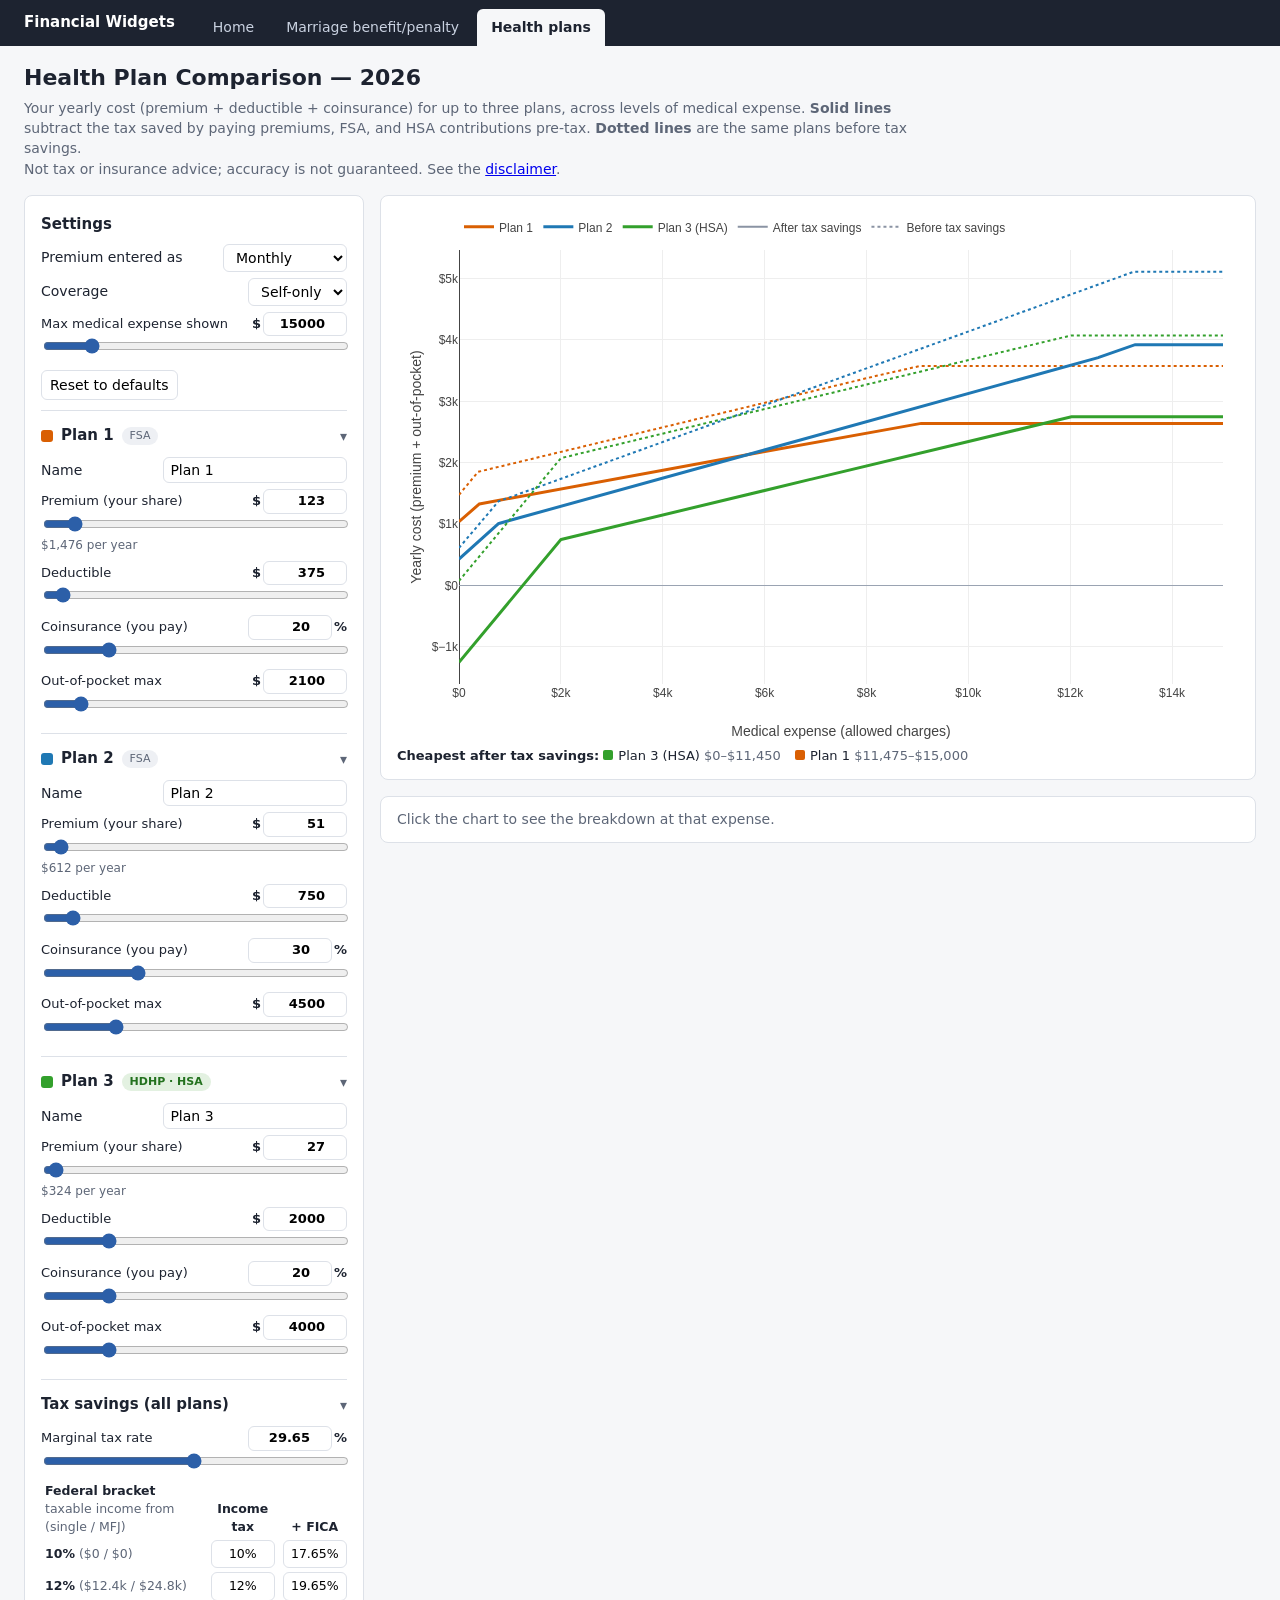
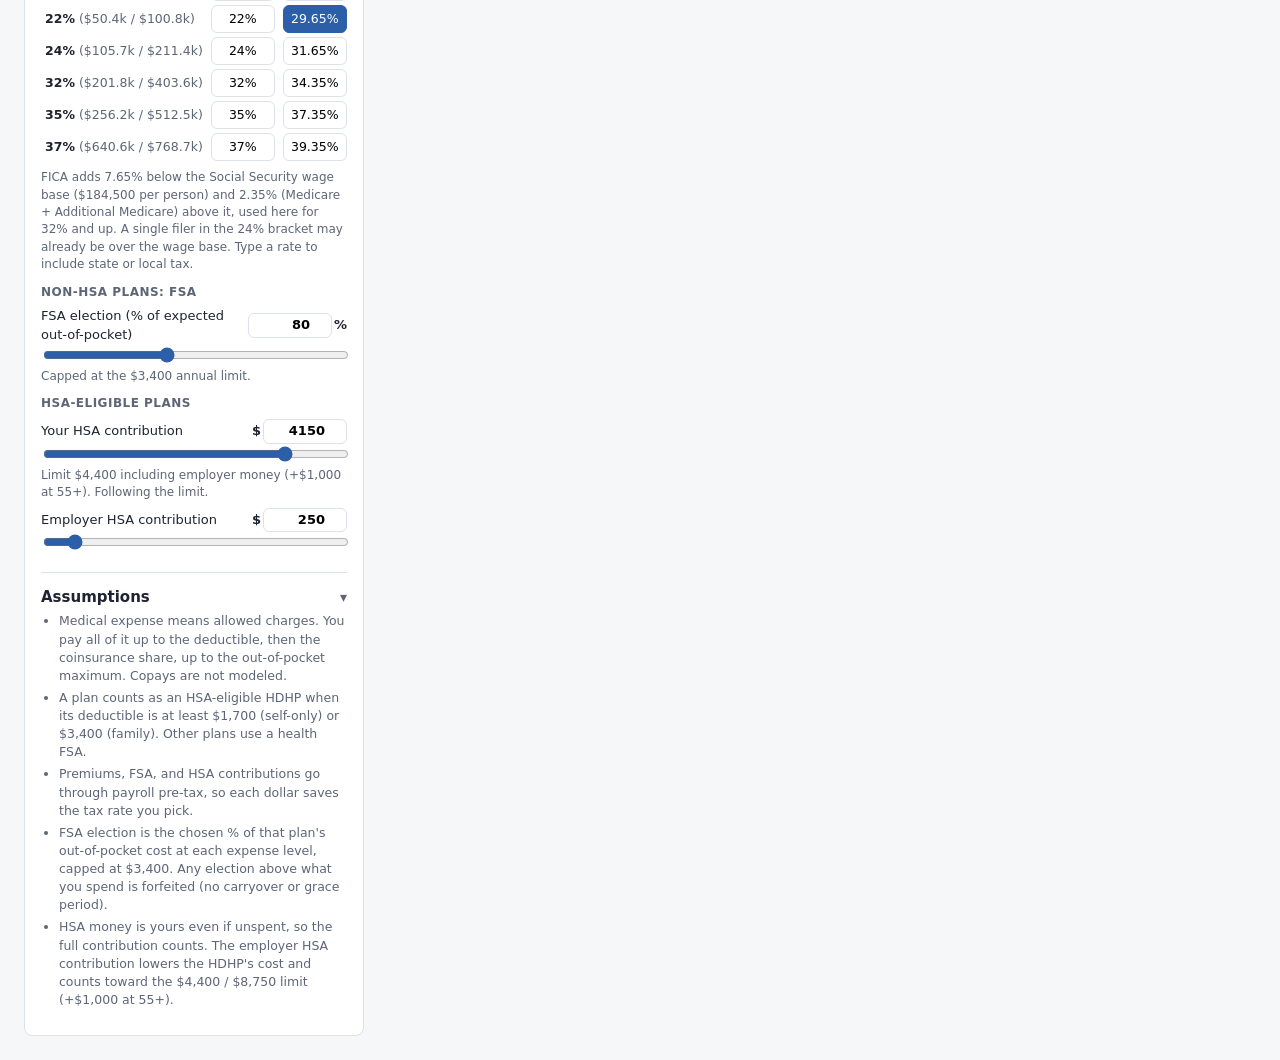
==== health/index.html @ 70713b3e "Add health plan comparison tab Compares yearly cost of up to three plans across medical expense leve" ====
<!doctype html>
<html lang="en">
<head>
  <meta charset="utf-8" />
  <meta name="viewport" content="width=device-width, initial-scale=1" />
  <title>Health Plan Comparison 2026</title>
  <link rel="stylesheet" href="../site.css" />
  <link rel="stylesheet" href="../marriage/style.css" />
  <link rel="stylesheet" href="style.css" />
  <script src="https://cdn.plot.ly/plotly-2.35.2.min.js" charset="utf-8"></script>
</head>
<body>
  <header class="topbar">
    <span class="brand">Financial Widgets</span>
    <nav>
      <a href="../">Home</a>
      <a href="../marriage/">Marriage benefit/penalty</a>
      <a href="./" aria-current="page">Health plans</a>
    </nav>
  </header>

  <header>
    <h1>Health Plan Comparison — 2026</h1>
    <p class="sub">
      Your yearly cost (premium + deductible + coinsurance) for up to three plans, across levels of medical
      expense. <b>Solid lines</b> subtract the tax saved by paying premiums, FSA, and HSA contributions pre-tax.
      <b>Dotted lines</b> are the same plans before tax savings.
    </p>
    <p class="sub">Not tax or insurance advice; accuracy is not guaranteed. See the <a href="../">disclaimer</a>.</p>
  </header>

  <main>
    <aside id="controls">
      <section id="settings">
        <h2>Settings</h2>
        <label class="row">Premium entered as
          <select id="premiumMode">
            <option value="monthly">Monthly</option>
            <option value="annual">Annual total</option>
          </select>
        </label>
        <label class="row">Coverage
          <select id="coverage">
            <option value="self">Self-only</option>
            <option value="family">Family</option>
          </select>
        </label>
        <div id="rangeFields"></div>
        <button id="reset" type="button">Reset to defaults</button>
      </section>
      <div id="plans"></div>
      <details class="panel" id="taxPanel" open>
        <summary><h2>Tax savings (all plans)</h2></summary>
        <div id="taxFields"></div>
        <table class="brackets">
          <thead>
            <tr><th>Federal bracket<br><span class="muted">taxable income from (single / MFJ)</span></th><th>Income tax</th><th>+ FICA</th></tr>
          </thead>
          <tbody id="bracketRows"></tbody>
        </table>
        <p class="note">FICA adds 7.65% below the Social Security wage base ($184,500 per person) and 2.35%
          (Medicare + Additional Medicare) above it, used here for 32% and up. A single filer in the 24% bracket
          may already be over the wage base. Type a rate to include state or local tax.</p>
        <h3>Non-HSA plans: FSA</h3>
        <div id="fsaFields"></div>
        <h3>HSA-eligible plans</h3>
        <div id="hsaFields"></div>
      </details>
      <details class="panel notes" open>
        <summary><h2>Assumptions</h2></summary>
        <ul>
          <li>Medical expense means allowed charges. You pay all of it up to the deductible, then the
            coinsurance share, up to the out-of-pocket maximum. Copays are not modeled.</li>
          <li>A plan counts as an HSA-eligible HDHP when its deductible is at least $1,700 (self-only) or
            $3,400 (family). Other plans use a health FSA.</li>
          <li>Premiums, FSA, and HSA contributions go through payroll pre-tax, so each dollar saves the tax
            rate you pick.</li>
          <li>FSA election is the chosen % of that plan's out-of-pocket cost at each expense level, capped at
            $3,400. Any election above what you spend is forfeited (no carryover or grace period).</li>
          <li>HSA money is yours even if unspent, so the full contribution counts. The employer HSA
            contribution lowers the HDHP's cost and counts toward the $4,400 / $8,750 limit (+$1,000 at
            55+).</li>
        </ul>
      </details>
    </aside>

    <section id="viz">
      <div id="chartWrap">
        <div id="chart"></div>
        <p id="winners" class="winners"></p>
      </div>
      <div id="detail" class="detail"><p class="hint">Click the chart to see the breakdown at that expense.</p></div>
    </section>
  </main>

  <div id="tapcard" class="tapcard" hidden>
    <button id="tapcard-close" type="button" aria-label="Close">×</button>
    <div class="body"></div>
    <a href="#detail">Full breakdown ↓</a>
  </div>

  <script src="../marriage/tax.js"></script>
  <script src="calc.js"></script>
  <script src="app.js"></script>
</body>
</html>
---- site.css ----
/* Shared top bar with tabs, used by every page. */
.topbar {
  display: flex;
  align-items: flex-end;
  gap: 24px;
  padding: 0 24px;
  background: #1d2330;
  color: #fff;
  font: 14px/1.45 system-ui, -apple-system, "Segoe UI", Roboto, sans-serif;
  overflow-x: auto;
}
.topbar .brand {
  font-weight: 700;
  font-size: 15px;
  padding: 12px 0;
  white-space: nowrap;
}
.topbar nav { display: flex; gap: 4px; }
.topbar nav a {
  color: #c9d1e0;
  text-decoration: none;
  padding: 8px 14px;
  border-radius: 6px 6px 0 0;
  white-space: nowrap;
}
.topbar nav a:hover { color: #fff; background: rgba(255, 255, 255, 0.08); }
.topbar nav a[aria-current="page"] { color: #1d2330; background: #f6f7f9; font-weight: 600; }

@media (max-width: 600px) {
  .topbar { padding: 0 8px; gap: 8px; }
  .topbar .brand { display: none; }
  .topbar nav a { padding: 8px 10px; }
}
---- marriage/style.css ----
:root {
  --bg: #f6f7f9;
  --panel: #ffffff;
  --text: #1d2330;
  --muted: #5d6677;
  --border: #dde1e8;
  --accent: #2c5fa8;
  --pos: #2166ac;
  --neg: #b2182b;
}

* { box-sizing: border-box; }

body {
  margin: 0;
  font: 14px/1.45 system-ui, -apple-system, "Segoe UI", Roboto, sans-serif;
  background: var(--bg);
  color: var(--text);
}

header { padding: 16px 24px 8px; }
h1 { margin: 0 0 4px; font-size: 22px; }
.sub { margin: 0; color: var(--muted); max-width: 900px; }
.pos { color: var(--pos); font-weight: 600; }
.neg { color: var(--neg); font-weight: 600; }

main {
  display: grid;
  grid-template-columns: 340px minmax(0, 1fr);
  gap: 16px;
  padding: 8px 24px 24px;
  align-items: start;
}

aside, #viz > div {
  background: var(--panel);
  border: 1px solid var(--border);
  border-radius: 8px;
}

aside { padding: 4px 16px 12px; }
aside > section, aside .panel { padding: 10px 0; border-bottom: 1px solid var(--border); }
aside > :last-child, #people > :last-child { border-bottom: none; }
#people { border-bottom: 1px solid var(--border); }
h2 { font-size: 15px; margin: 4px 0 8px; }
h3 { font-size: 12px; margin: 10px 0 4px; color: var(--muted); text-transform: uppercase; letter-spacing: .04em; }

/* Collapsible panels */
.panel summary { cursor: pointer; list-style: none; display: flex; align-items: center; gap: 8px; }
.panel summary::-webkit-details-marker { display: none; }
.panel summary h2 { margin: 4px 0; }
.panel summary::after { content: "▾"; margin-left: auto; color: var(--muted); transition: transform .15s; }
.panel:not([open]) summary::after { transform: rotate(-90deg); }
.panel .copy { font-size: 12.5px; }

.slider { margin: 6px 0; }
.slider .lbl { display: flex; justify-content: space-between; font-size: 13px; }
.slider .lbl output { font-variant-numeric: tabular-nums; font-weight: 600; }
.slider input[type=range] { width: 100%; accent-color: var(--accent); }

.row { display: flex; justify-content: space-between; align-items: center; gap: 8px; margin: 6px 0; }
.row.check { justify-content: flex-start; }
select, button {
  font: inherit;
  padding: 4px 8px;
  border: 1px solid var(--border);
  border-radius: 6px;
  background: #fff;
}
button { cursor: pointer; margin-top: 4px; }
button:hover { background: #eef2f8; }

.warn { color: var(--neg); font-size: 12px; min-height: 0; }
.notes ul { margin: 0; padding-left: 18px; color: var(--muted); font-size: 12.5px; }
.notes li { margin-bottom: 4px; }

#viz { display: grid; gap: 16px; min-width: 0; }
#chartWrap { overflow-x: auto; }

.detail { padding: 12px 16px; }
.detail .hint { color: var(--muted); margin: 0; }
.detail table { border-collapse: collapse; width: 100%; font-variant-numeric: tabular-nums; }
.detail th, .detail td { padding: 4px 10px; text-align: right; border-bottom: 1px solid var(--border); }
.detail th:first-child, .detail td:first-child { text-align: left; }
.detail tr.total td { font-weight: 700; }
.detail .muted { color: var(--muted); font-size: 12px; white-space: nowrap; }
.detail .headline { font-size: 16px; margin: 0 0 8px; }

/* Touch-mode summary card for a tapped cell */
.tapcard {
  position: fixed;
  left: 50%;
  bottom: 12px;
  transform: translateX(-50%);
  width: min(420px, calc(100vw - 24px));
  background: var(--panel);
  border: 1px solid var(--border);
  border-radius: 10px;
  box-shadow: 0 6px 24px rgba(0, 0, 0, 0.18);
  padding: 12px 16px;
  font-size: 13.5px;
  line-height: 1.5;
  z-index: 10;
}
.tapcard[hidden] { display: none; }
.tapcard #tapcard-close {
  position: absolute;
  top: 6px;
  right: 6px;
  margin: 0;
  border: none;
  background: none;
  font-size: 22px;
  line-height: 1;
  padding: 4px 10px;
  color: var(--muted);
}
.tapcard a { display: inline-block; margin-top: 6px; color: var(--accent); }

@media (max-width: 900px) {
  main { grid-template-columns: minmax(0, 1fr); padding: 8px 16px 16px; }
  header { padding: 16px 16px 8px; }
  .detail { overflow-x: auto; }
}

@media (max-width: 700px) {
  h1 { font-size: 19px; }
  main { padding: 8px 8px 16px; }
  .detail { padding: 10px 8px; }
  .detail table { font-size: 12.5px; }
  .detail th, .detail td { padding: 4px 6px; }
  /* 16px inputs stop iOS from zooming in on focus; taller sliders are easier to grab. */
  select { font-size: 16px; }
  .slider input[type=range] { height: 28px; }
}
---- health/style.css ----
/* Health plan page. Shares the layout and controls in ../marriage/style.css. */

.field .lbl { align-items: center; gap: 8px; }
.field .num { display: inline-flex; align-items: center; gap: 2px; font-weight: 600; white-space: nowrap; }
.field input[type=number] {
  width: 84px;
  font: inherit;
  font-variant-numeric: tabular-nums;
  text-align: right;
  padding: 2px 6px;
  border: 1px solid var(--border);
  border-radius: 6px;
}
.field .hint, .note { color: var(--muted); font-size: 12px; margin: 0; }
.note { margin: 6px 0 4px; }
.muted { color: var(--muted); font-weight: 400; }

.plan summary .swatch { width: 12px; height: 12px; border-radius: 3px; background: var(--plan); flex: none; }
.plan input.name { font: inherit; width: 60%; padding: 2px 6px; border: 1px solid var(--border); border-radius: 6px; }
.badge {
  font-size: 11px;
  padding: 1px 8px;
  border-radius: 10px;
  background: #eef0f4;
  color: var(--muted);
  white-space: nowrap;
}
.badge.hsa { background: #e3f1e1; color: #23711e; font-weight: 600; }

.brackets { width: 100%; border-collapse: collapse; font-size: 12.5px; margin-top: 6px; }
.brackets th { text-align: left; font-weight: 600; padding: 2px 4px; vertical-align: bottom; }
.brackets td { padding: 2px 4px; white-space: nowrap; }
.brackets th:not(:first-child), .brackets td:not(:first-child) { text-align: center; }
.brackets button { margin: 0; width: 100%; min-width: 64px; padding: 4px 6px; font-variant-numeric: tabular-nums; }
.brackets button.active { background: var(--accent); border-color: var(--accent); color: #fff; }

#chartWrap { padding: 4px 8px 8px; }
.winners { margin: 4px 8px 4px; font-size: 13px; line-height: 1.8; }
.winners .seg { white-space: nowrap; margin-right: 10px; }
.winners .seg::before, .tapcard .dot {
  content: "";
  display: inline-block;
  width: 10px;
  height: 10px;
  border-radius: 2px;
  margin-right: 5px;
  background: var(--plan);
  vertical-align: baseline;
}

@media (max-width: 700px) {
  /* 16px inputs stop iOS from zooming in on focus. */
  .field input[type=number], .plan input.name { font-size: 16px; width: 96px; }
  .plan input.name { width: 60%; }
  .brackets button { padding: 8px 4px; }
}
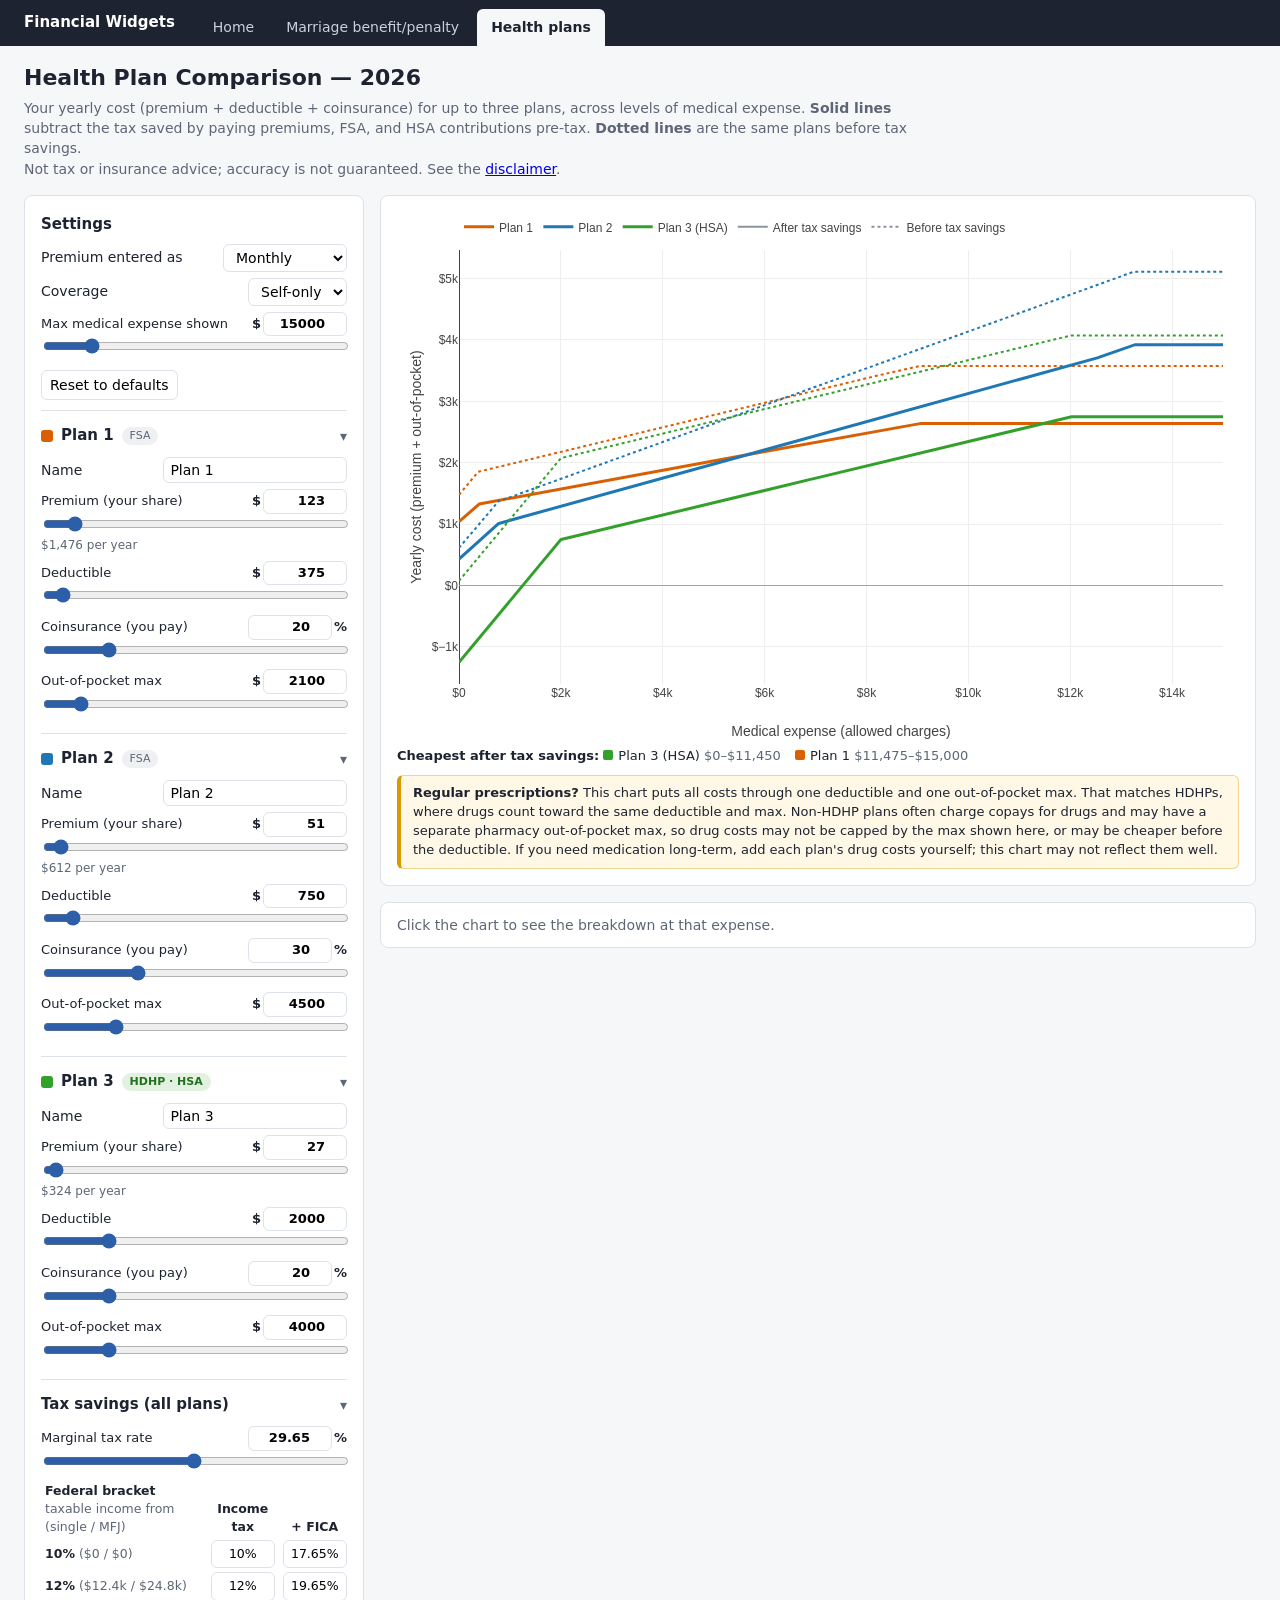
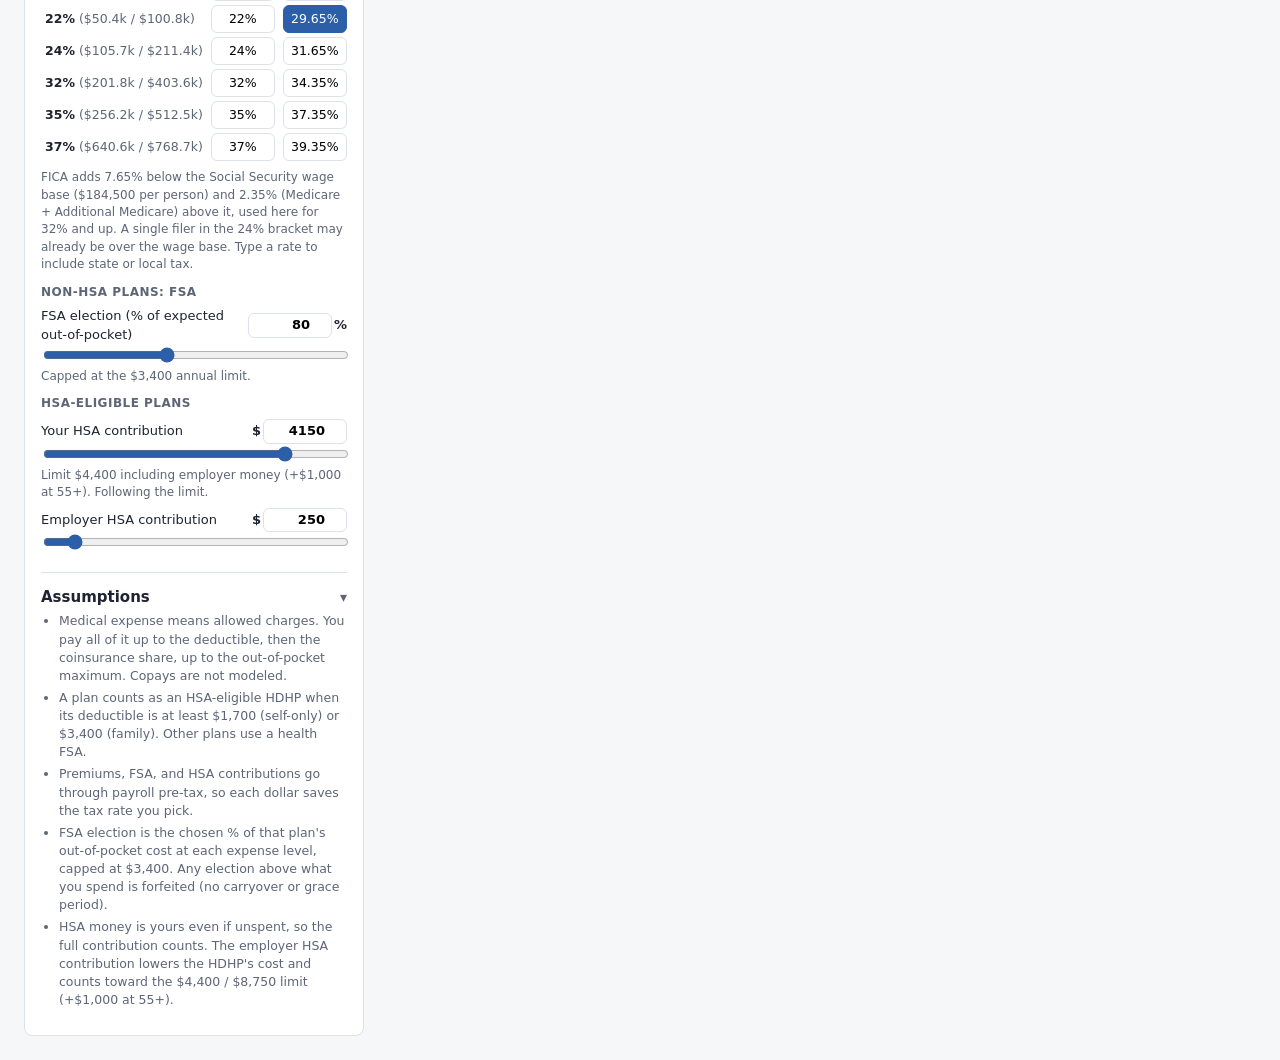
==== commit 1aba60ea: "Health plans: warn about FSA forfeiture, family deductibles, and drug costs Co-Authored-By: Claude O" ====
--- a/health/index.html
+++ b/health/index.html
@@ -45,6 +45,12 @@
             <option value="family">Family</option>
           </select>
         </label>
+        <p id="coverageWarn" class="warn" hidden>
+          Family plans: this chart treats the deductible and out-of-pocket max as one pool for the whole family
+          (non-embedded). Many plans use embedded limits instead, where each person also has their own smaller
+          deductible and max. Then one person with high costs gets coverage sooner, and your cost can be lower
+          than shown. Check your plan documents.
+        </p>
         <div id="rangeFields"></div>
         <button id="reset" type="button">Reset to defaults</button>
       </section>
@@ -63,6 +69,10 @@
           may already be over the wage base. Type a rate to include state or local tax.</p>
         <h3>Non-HSA plans: FSA</h3>
         <div id="fsaFields"></div>
+        <p id="fsaWarn" class="warn" hidden>
+          Over 100%: you elect more than you spend, and the unused FSA money is forfeited. The chart counts that
+          loss, so above 100% only makes sense if you expect higher costs than the chart's expense level.
+        </p>
         <h3>HSA-eligible plans</h3>
         <div id="hsaFields"></div>
       </details>
@@ -88,6 +98,13 @@
       <div id="chartWrap">
         <div id="chart"></div>
         <p id="winners" class="winners"></p>
+        <p class="callout">
+          <b>Regular prescriptions?</b> This chart puts all costs through one deductible and one out-of-pocket max.
+          That matches HDHPs, where drugs count toward the same deductible and max. Non-HDHP plans often charge
+          copays for drugs and may have a separate pharmacy out-of-pocket max, so drug costs may not be capped by
+          the max shown here, or may be cheaper before the deductible. If you need medication long-term, add each
+          plan's drug costs yourself; this chart may not reflect them well.
+        </p>
       </div>
       <div id="detail" class="detail"><p class="hint">Click the chart to see the breakdown at that expense.</p></div>
     </section>
--- a/health/style.css
+++ b/health/style.css
@@ -34,6 +34,19 @@
 .brackets button { margin: 0; width: 100%; min-width: 64px; padding: 4px 6px; font-variant-numeric: tabular-nums; }
 .brackets button.active { background: var(--accent); border-color: var(--accent); color: #fff; }
 
+.warn { margin: 4px 0 6px; line-height: 1.4; }
+.warn[hidden] { display: none; }
+.callout {
+  margin: 8px;
+  padding: 8px 12px;
+  background: #fff8e6;
+  border: 1px solid #f0d58a;
+  border-left: 4px solid #d99a00;
+  border-radius: 6px;
+  font-size: 13px;
+  line-height: 1.45;
+}
+
 #chartWrap { padding: 4px 8px 8px; }
 .winners { margin: 4px 8px 4px; font-size: 13px; line-height: 1.8; }
 .winners .seg { white-space: nowrap; margin-right: 10px; }
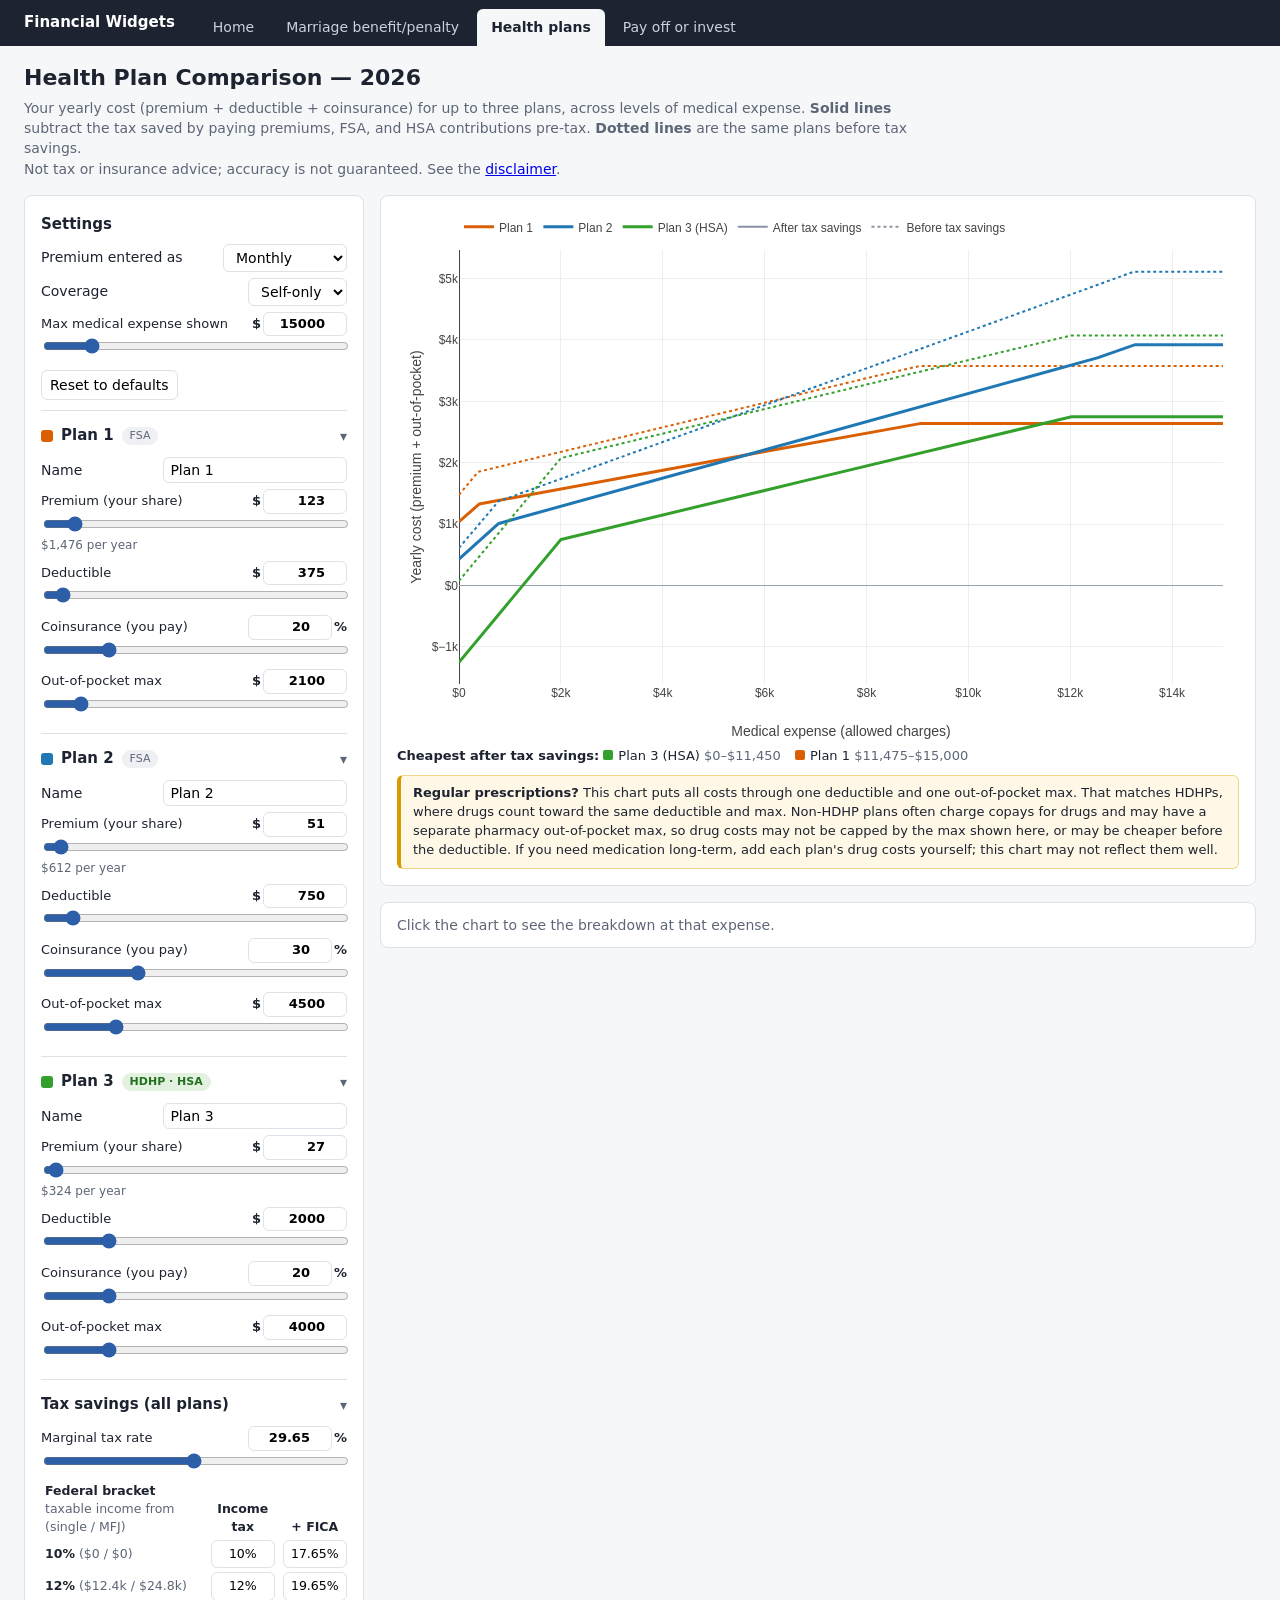
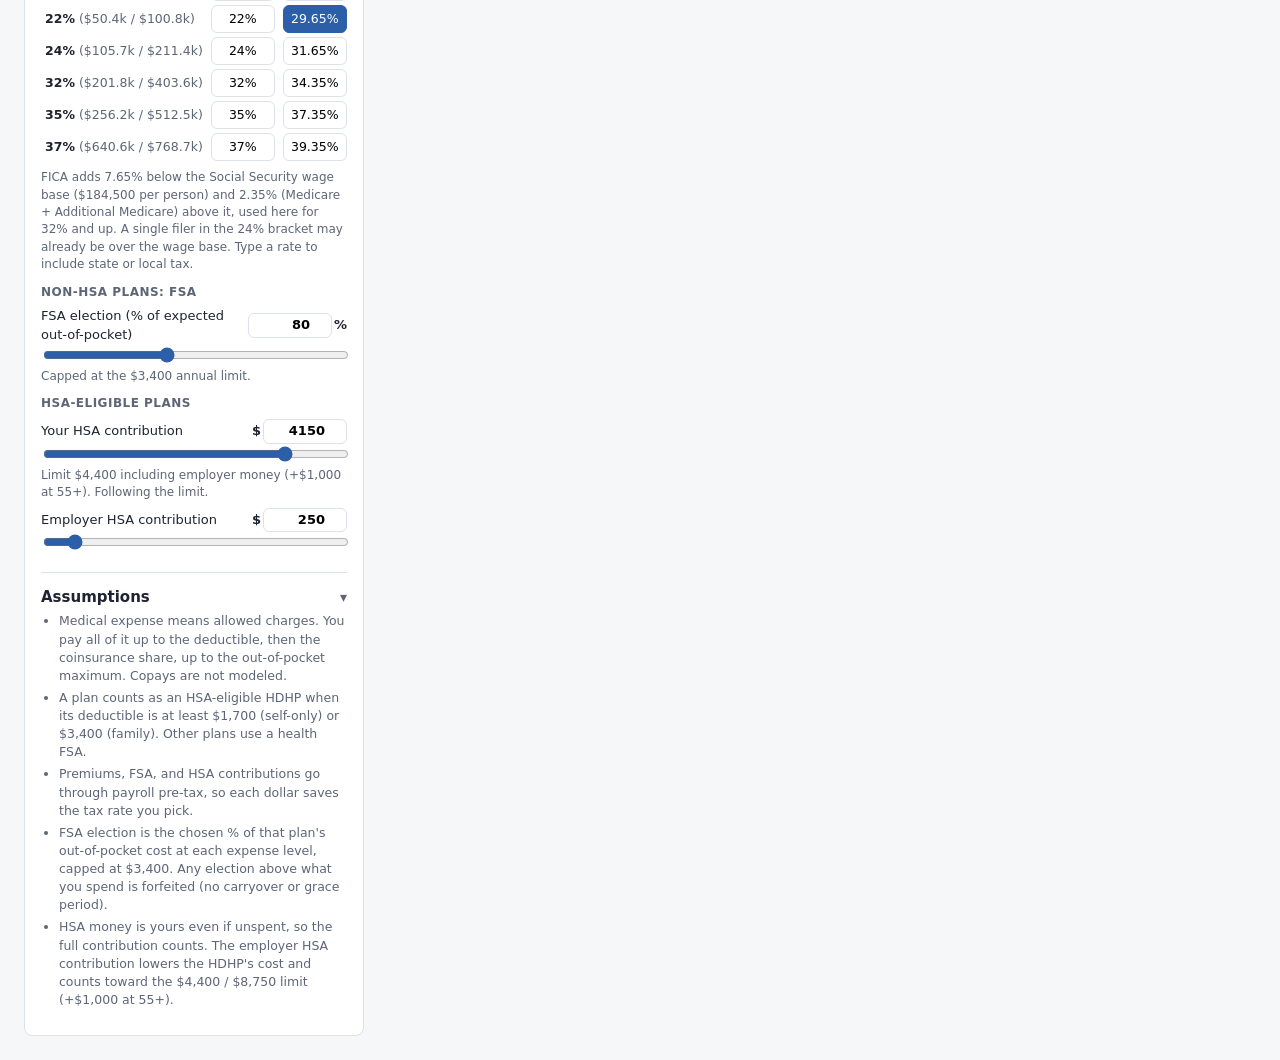
==== commit ced2f87e: "Add loan payoff vs. invest simulator tab Simulates paying loans down early against investing the cas" ====
--- a/health/index.html
+++ b/health/index.html
@@ -16,6 +16,7 @@
       <a href="../">Home</a>
       <a href="../marriage/">Marriage benefit/penalty</a>
       <a href="./" aria-current="page">Health plans</a>
+      <a href="../loans/">Pay off or invest</a>
     </nav>
   </header>
 
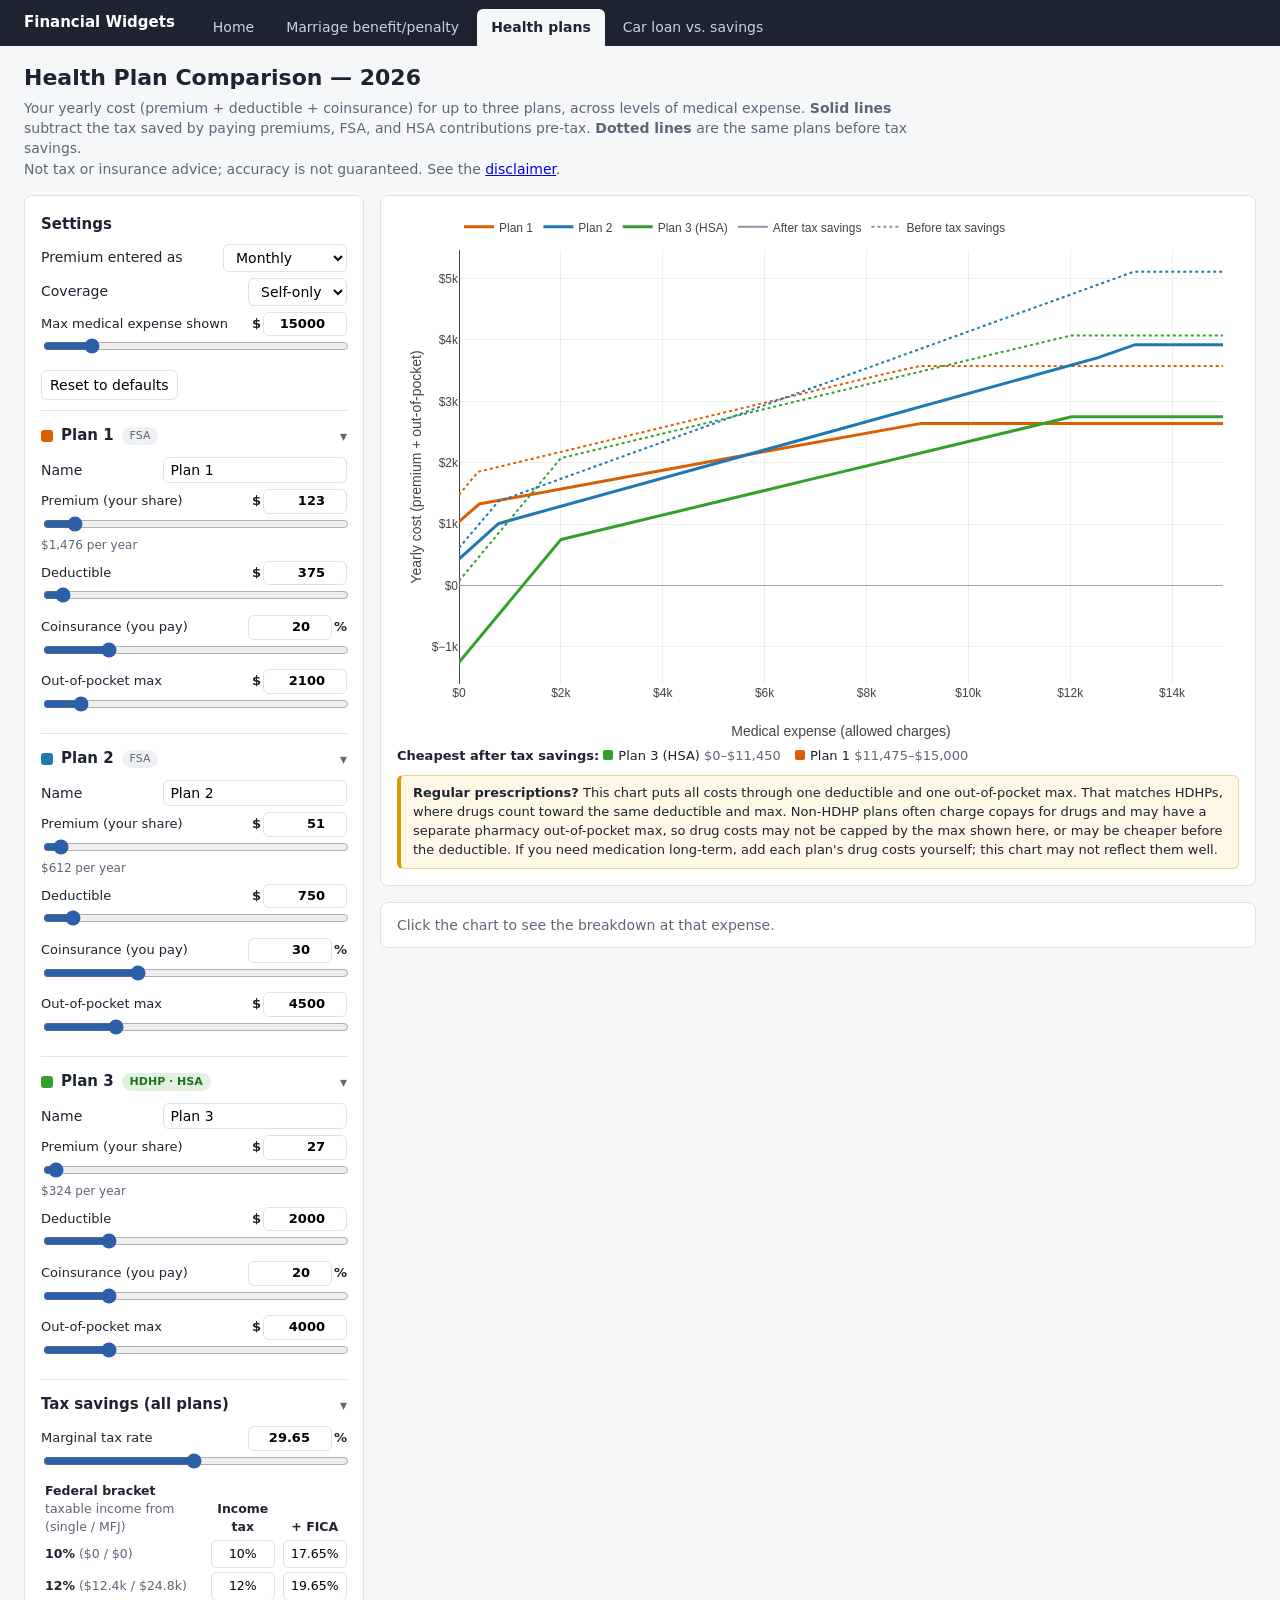
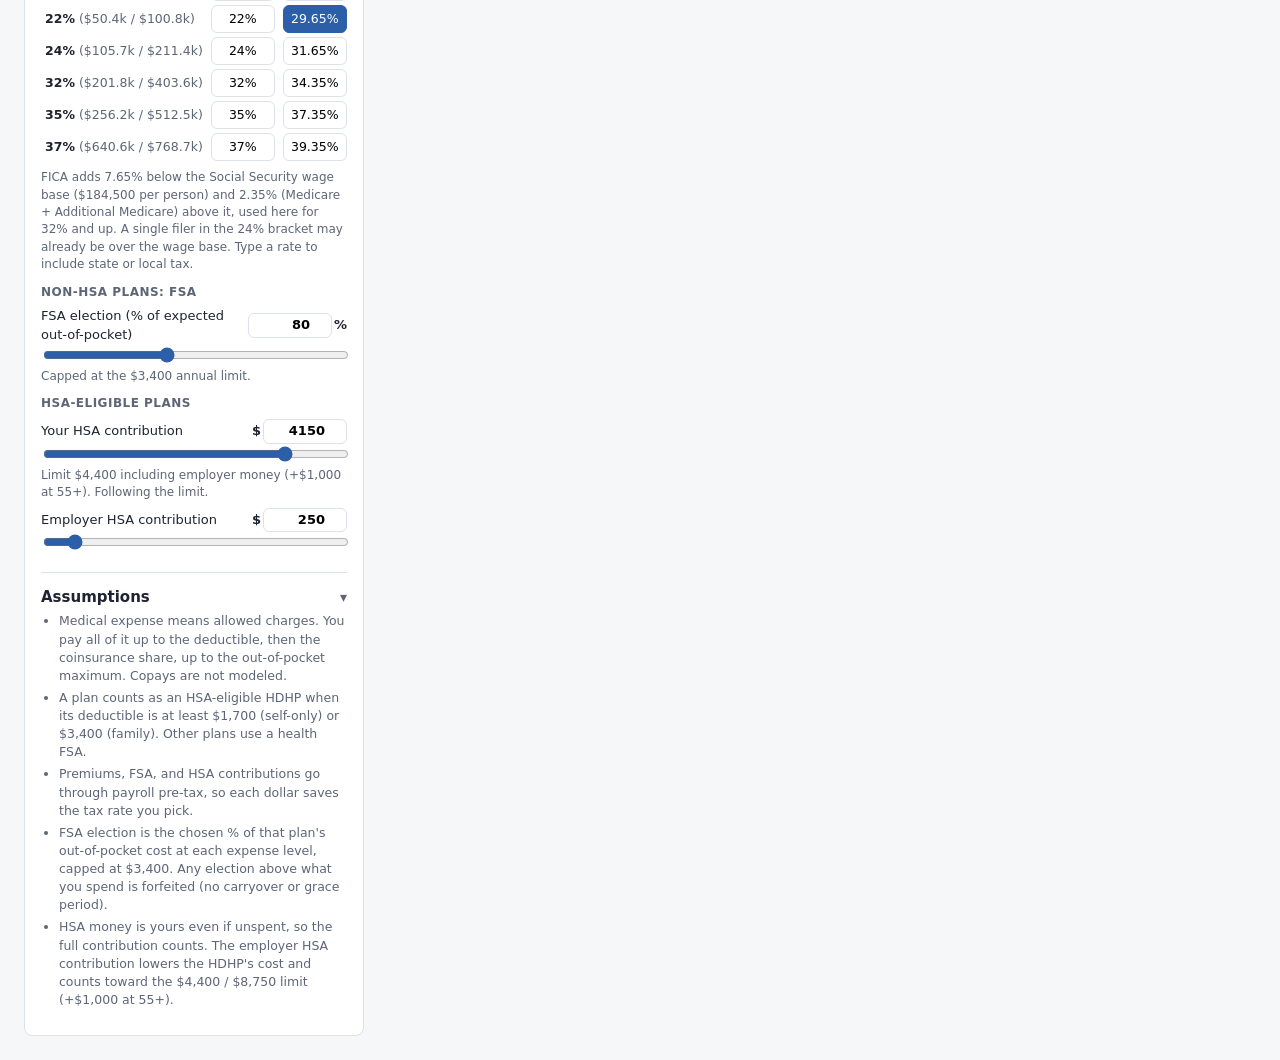
==== commit 4695a17d: "update loan" ====
--- a/health/index.html
+++ b/health/index.html
@@ -16,7 +16,7 @@
       <a href="../">Home</a>
       <a href="../marriage/">Marriage benefit/penalty</a>
       <a href="./" aria-current="page">Health plans</a>
-      <a href="../loans/">Pay off or invest</a>
+      <a href="../loans/">Car loan vs. savings</a>
     </nav>
   </header>
 
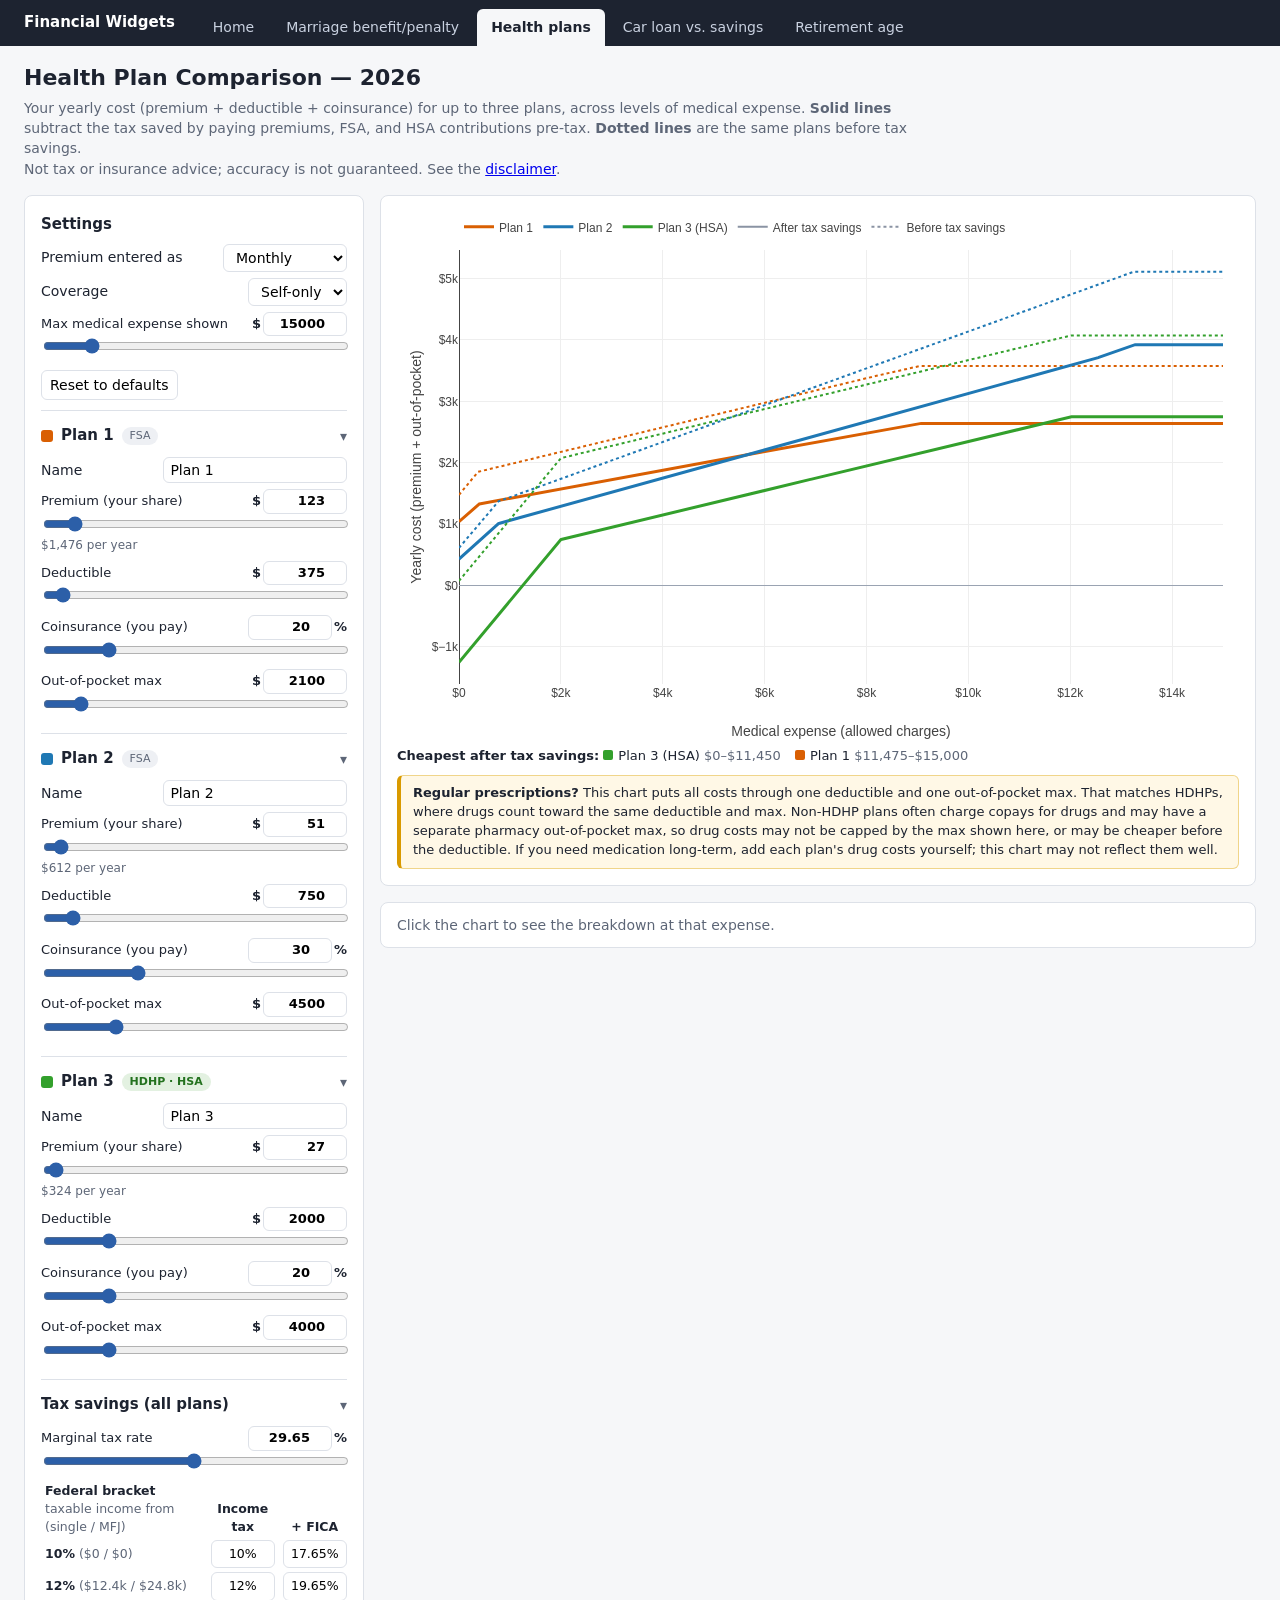
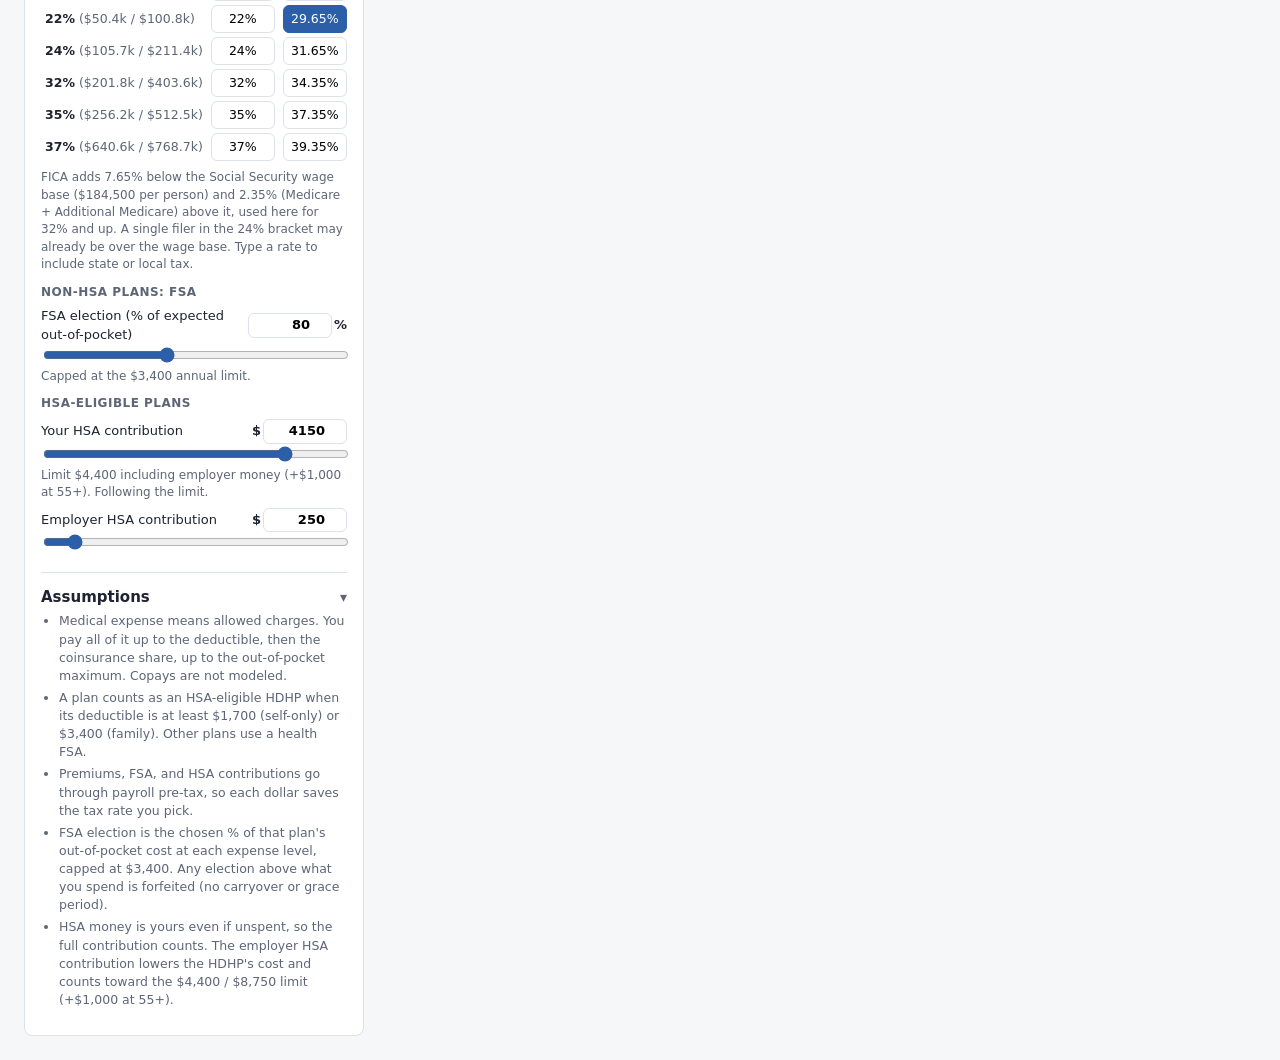
==== commit df8f1e7a: "retirement age" ====
--- a/health/index.html
+++ b/health/index.html
@@ -17,6 +17,7 @@
       <a href="../marriage/">Marriage benefit/penalty</a>
       <a href="./" aria-current="page">Health plans</a>
       <a href="../loans/">Car loan vs. savings</a>
+      <a href="../retire/">Retirement age</a>
     </nav>
   </header>
 
@@ -30,7 +31,7 @@
     <p class="sub">Not tax or insurance advice; accuracy is not guaranteed. See the <a href="../">disclaimer</a>.</p>
   </header>
 
-  <main>
+  <main class="wide-aside">
     <aside id="controls">
       <section id="settings">
         <h2>Settings</h2>
--- a/marriage/style.css
+++ b/marriage/style.css
@@ -56,6 +56,16 @@
 .slider { margin: 6px 0; }
 .slider .lbl { display: flex; justify-content: space-between; font-size: 13px; }
 .slider .lbl output { font-variant-numeric: tabular-nums; font-weight: 600; }
+/* Small age picker inside a slider's label row (catch-up limits); sized to keep the row height. */
+.slider .lbl select.age {
+  font-size: 11.5px;
+  line-height: 1.2;
+  padding: 0 2px;
+  margin-left: 6px;
+  border-radius: 4px;
+  color: var(--muted);
+  vertical-align: baseline;
+}
 .slider input[type=range] { width: 100%; accent-color: var(--accent); }
 
 .row { display: flex; justify-content: space-between; align-items: center; gap: 8px; margin: 6px 0; }
@@ -117,6 +127,31 @@
 }
 .tapcard a { display: inline-block; margin-top: 6px; color: var(--accent); }
 
+/* Wide windows (16:10 or wider, and at least 1400px): pages that opt in with main.wide-aside get a
+   two-column sidebar. Panels flow between the columns but are never split. */
+@media (min-aspect-ratio: 16/10) and (min-width: 1400px) {
+  main.wide-aside { grid-template-columns: 720px minmax(0, 1fr); }
+  main.wide-aside > aside { column-count: 2; column-gap: 32px; column-rule: 1px solid var(--border); }
+  main.wide-aside > aside section,
+  main.wide-aside > aside .panel { break-inside: avoid; }
+
+  /* Marriage tab: Person A and Person B side by side at the top, Display under A, Assumptions
+     under B. A grid instead of flowing columns, so the two people always line up. */
+  main.wide-aside > aside.people-grid {
+    column-count: auto;
+    display: grid;
+    grid-template-columns: minmax(0, 1fr) minmax(0, 1fr);
+    column-gap: 32px;
+    align-items: start;
+    background: linear-gradient(var(--border), var(--border)) no-repeat 50% 0 / 1px 100%, var(--panel);
+  }
+  .people-grid #people { display: contents; }
+  .people-grid #people > .panel:nth-child(1) { grid-column: 1; grid-row: 1; }
+  .people-grid #people > .panel:nth-child(2) { grid-column: 2; grid-row: 1; border-bottom: 1px solid var(--border); }
+  .people-grid > section { grid-column: 1; grid-row: 2; border-bottom: none; }
+  .people-grid > .notes { grid-column: 2; grid-row: 2; }
+}
+
 @media (max-width: 900px) {
   main { grid-template-columns: minmax(0, 1fr); padding: 8px 16px 16px; }
   header { padding: 16px 16px 8px; }
@@ -130,6 +165,6 @@
   .detail table { font-size: 12.5px; }
   .detail th, .detail td { padding: 4px 6px; }
   /* 16px inputs stop iOS from zooming in on focus; taller sliders are easier to grab. */
-  select { font-size: 16px; }
+  select, .slider .lbl select.age { font-size: 16px; }
   .slider input[type=range] { height: 28px; }
 }
